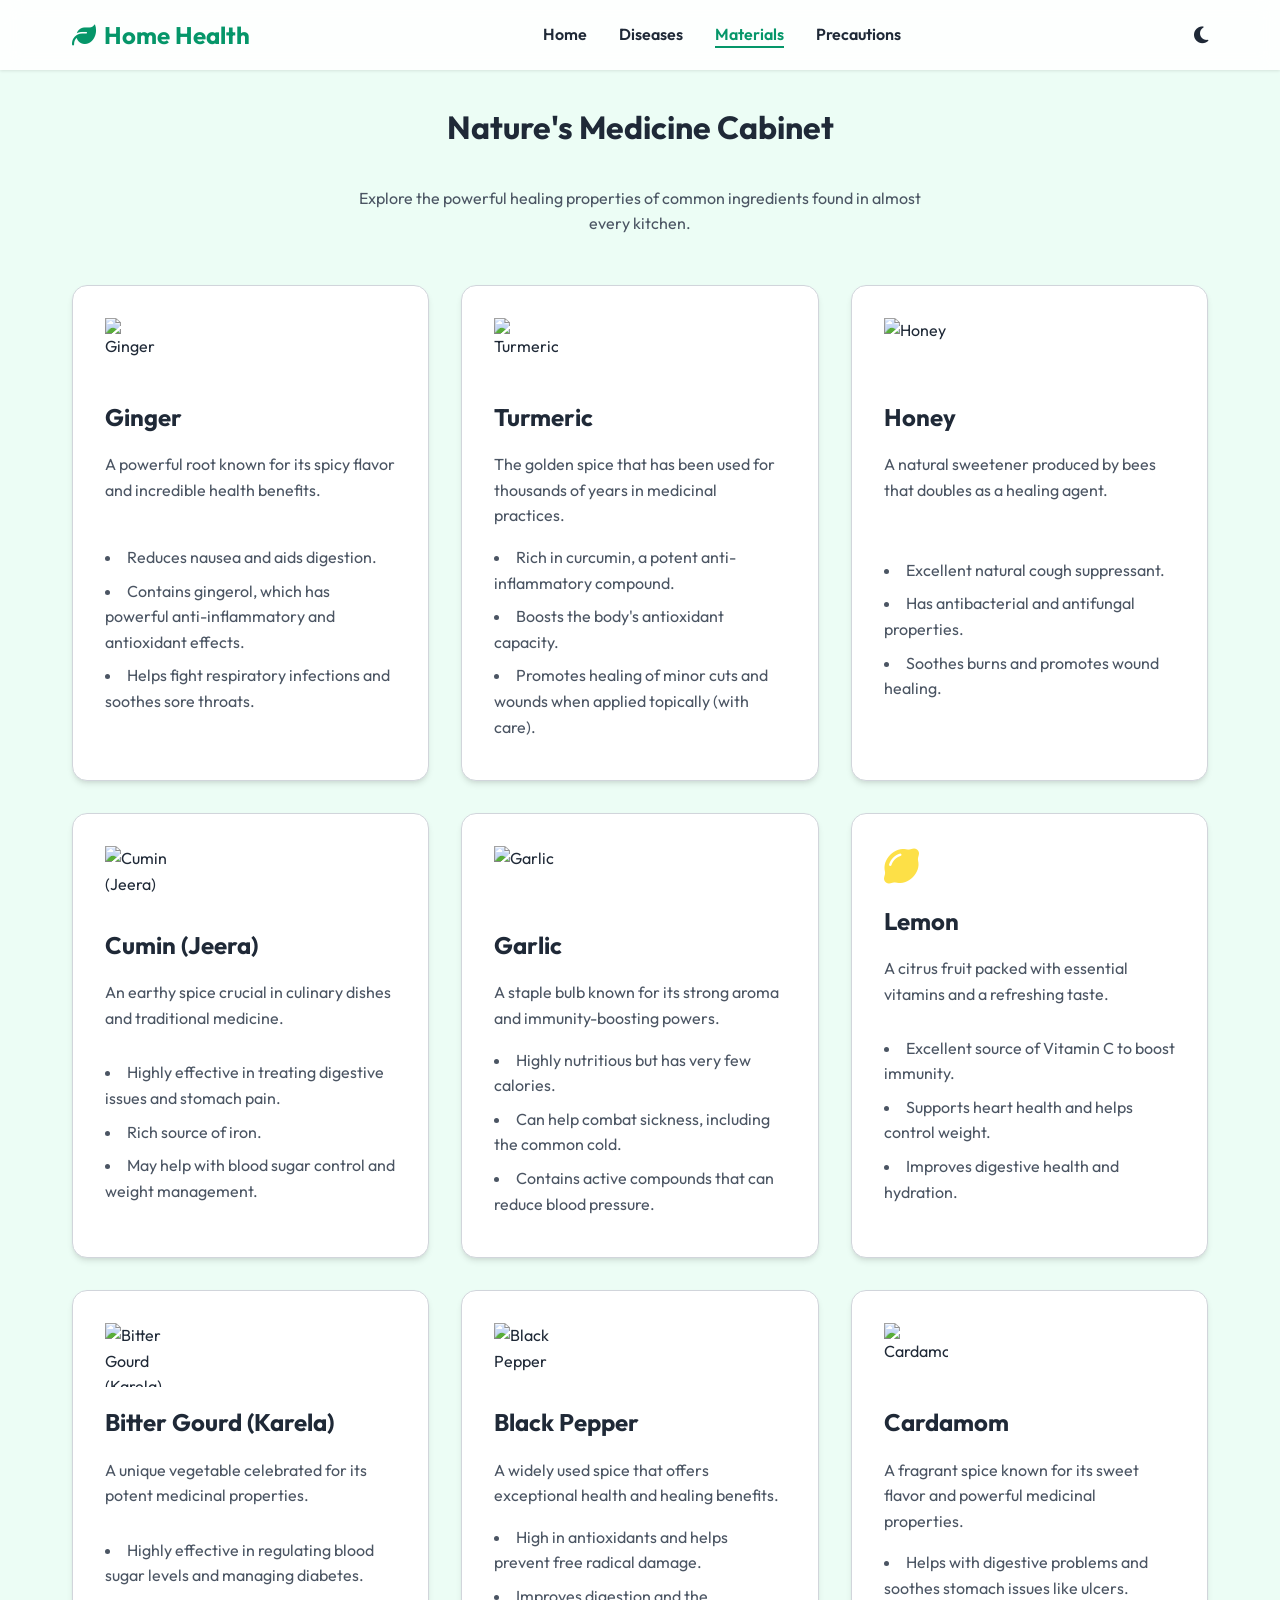
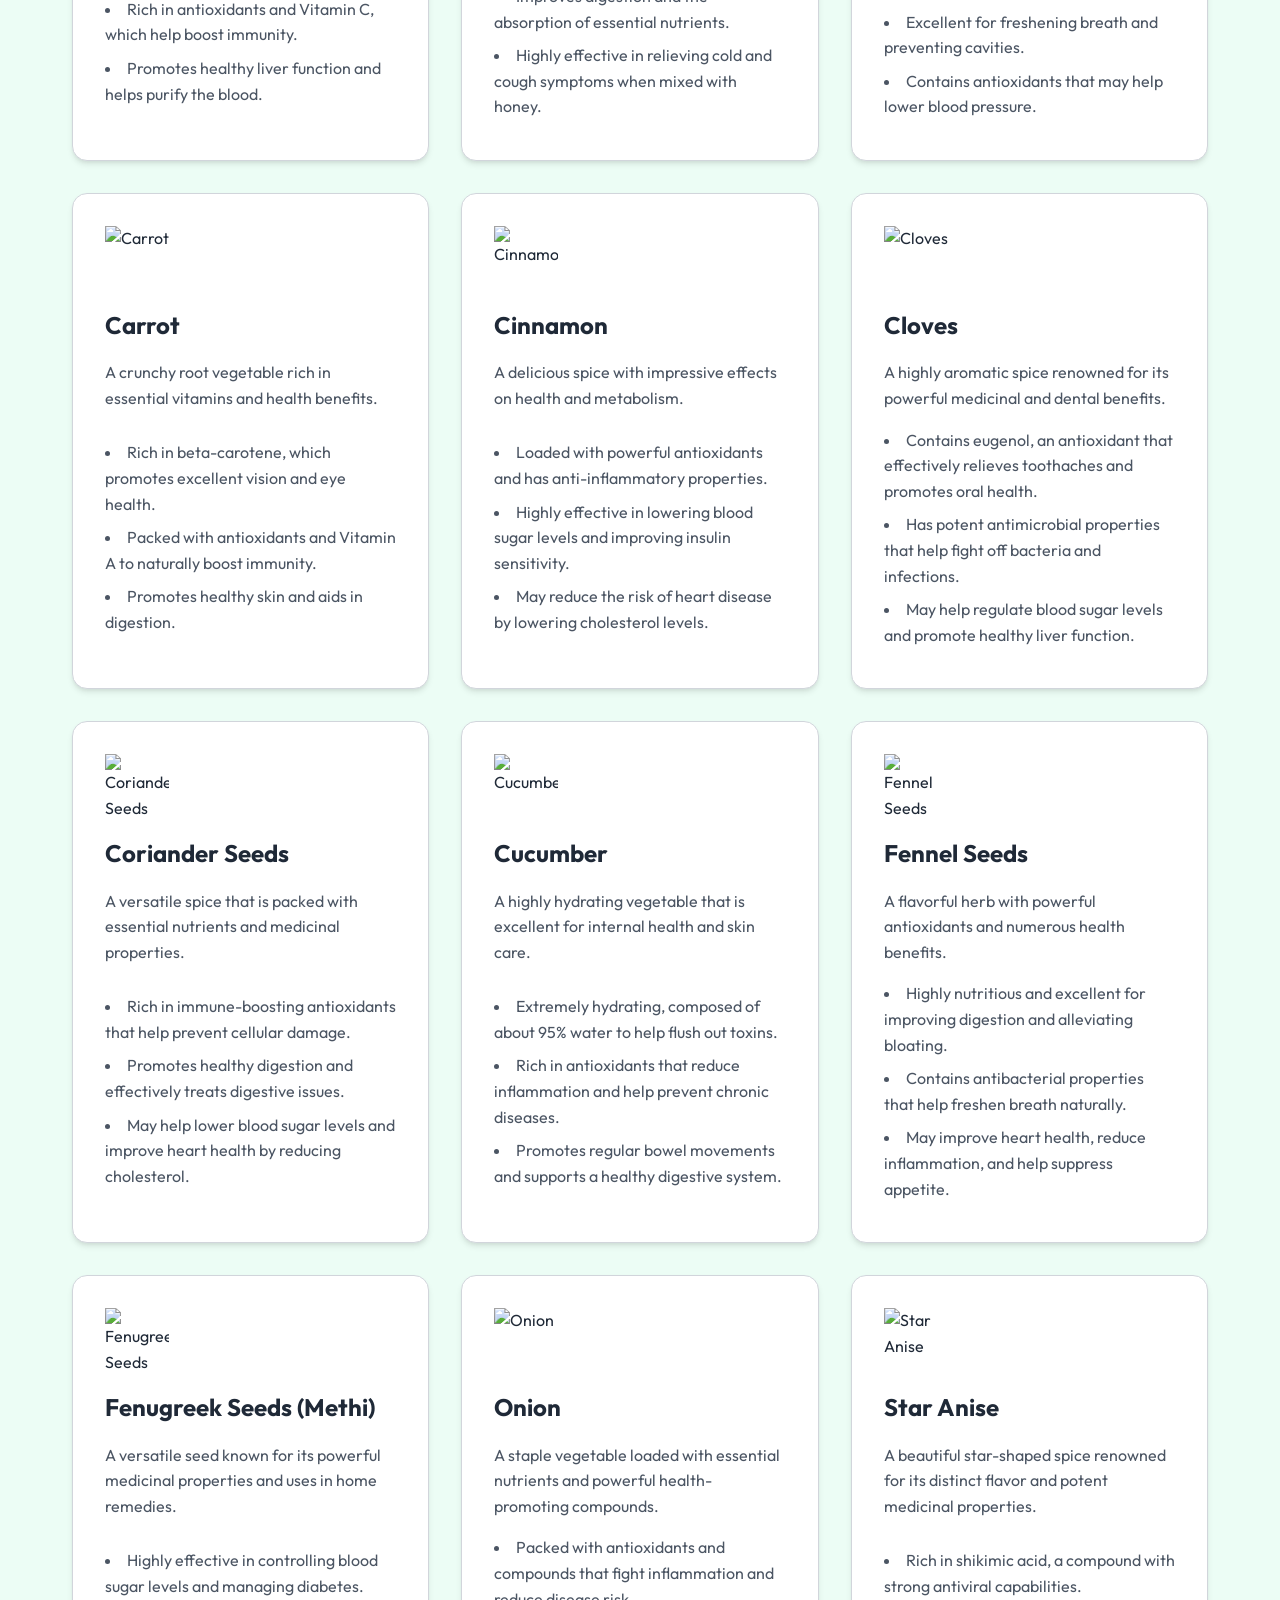
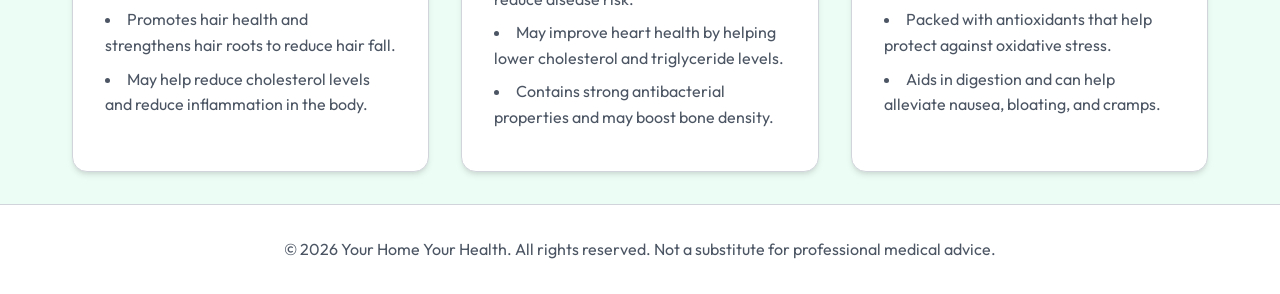
==== materials.html @ cf8a4637 "Add files via upload" ====
<!DOCTYPE html>
<html lang="en">

<head>
    <meta charset="UTF-8">
    <meta name="viewport" content="width=device-width, initial-scale=1.0">
    <title>Healing Materials | Your Home Your Health</title>
    <meta name="description"
        content="Discover the benefits of common household materials like ginger, turmeric, and honey.">
    <link rel="stylesheet" href="style.css">
</head>

<body>

    <header>
        <nav>
            <a href="index.html" class="logo">
                <i class="fa-solid fa-leaf"></i> Home Health
            </a>
            <ul class="nav-links">
                <li><a href="index.html">Home</a></li>
                <li><a href="diseases.html">Diseases</a></li>
                <li><a href="materials.html" class="active">Materials</a></li>
                <li><a href="precautions.html">Precautions</a></li>
            </ul>
            <button class="theme-switch" aria-label="Toggle Dark Mode">
                <i class="fa-solid fa-moon"></i>
            </button>
            <button class="menu-toggle" aria-label="Toggle Mobile Menu">
                <i class="fa-solid fa-bars"></i>
            </button>
        </nav>
    </header>

    <main>
        <h1 class="section-title animate-in">Nature's Medicine Cabinet</h1>
        <p style="text-align: center; max-width: 600px; margin: 0 auto 3rem; color: var(--text-muted);"
            class="animate-in">Explore the powerful healing properties of common ingredients found in almost every
            kitchen.</p>

        <div class="grid animate-in" style="animation-delay: 0.2s;">
            <!-- Ginger -->
            <div class="card">
                <img src="images/ginger.jpg" alt="Ginger" class="card-img">
                <h3>Ginger</h3>
                <p>A powerful root known for its spicy flavor and incredible health benefits.</p>
                <ul>
                    <li>Reduces nausea and aids digestion.</li>
                    <li>Contains gingerol, which has powerful anti-inflammatory and antioxidant effects.</li>
                    <li>Helps fight respiratory infections and soothes sore throats.</li>
                </ul>
            </div>

            <!-- Turmeric -->
            <div class="card">
                <img src="images/turmeric.jpg" alt="Turmeric" class="card-img">
                <h3>Turmeric</h3>
                <p>The golden spice that has been used for thousands of years in medicinal practices.</p>
                <ul>
                    <li>Rich in curcumin, a potent anti-inflammatory compound.</li>
                    <li>Boosts the body's antioxidant capacity.</li>
                    <li>Promotes healing of minor cuts and wounds when applied topically (with care).</li>
                </ul>
            </div>

            <!-- Honey -->
            <div class="card">
                <img src="images/honey.jpg" alt="Honey" class="card-img">
                <h3>Honey</h3>
                <p>A natural sweetener produced by bees that doubles as a healing agent.</p>
                <ul>
                    <li>Excellent natural cough suppressant.</li>
                    <li>Has antibacterial and antifungal properties.</li>
                    <li>Soothes burns and promotes wound healing.</li>
                </ul>
            </div>

            <!-- Cumin (Jeera) -->
            <div class="card">
                <img src="images/cumin.jpg" alt="Cumin (Jeera)" class="card-img">
                <h3>Cumin (Jeera)</h3>
                <p>An earthy spice crucial in culinary dishes and traditional medicine.</p>
                <ul>
                    <li>Highly effective in treating digestive issues and stomach pain.</li>
                    <li>Rich source of iron.</li>
                    <li>May help with blood sugar control and weight management.</li>
                </ul>
            </div>

            <!-- Garlic -->
            <div class="card">
                <img src="images/garlic.jpg" alt="Garlic" class="card-img">
                <h3>Garlic</h3>
                <p>A staple bulb known for its strong aroma and immunity-boosting powers.</p>
                <ul>
                    <li>Highly nutritious but has very few calories.</li>
                    <li>Can help combat sickness, including the common cold.</li>
                    <li>Contains active compounds that can reduce blood pressure.</li>
                </ul>
            </div>

            <!-- Lemon -->
            <div class="card">
                <i class="fa-solid fa-lemon card-icon" style="color: #fde047;"></i>
                <h3>Lemon</h3>
                <p>A citrus fruit packed with essential vitamins and a refreshing taste.</p>
                <ul>
                    <li>Excellent source of Vitamin C to boost immunity.</li>
                    <li>Supports heart health and helps control weight.</li>
                    <li>Improves digestive health and hydration.</li>
                </ul>
            </div>

            <!-- Bitter Gourd (Karela) -->
            <div class="card">
                <img src="images/bittergourd.jpg" alt="Bitter Gourd (Karela)" class="card-img">
                <h3>Bitter Gourd (Karela)</h3>
                <p>A unique vegetable celebrated for its potent medicinal properties.</p>
                <ul>
                    <li>Highly effective in regulating blood sugar levels and managing diabetes.</li>
                    <li>Rich in antioxidants and Vitamin C, which help boost immunity.</li>
                    <li>Promotes healthy liver function and helps purify the blood.</li>
                </ul>
            </div>

            <!-- Black Pepper -->
            <div class="card">
                <img src="images/black_pepper.jpg" alt="Black Pepper" class="card-img">
                <h3>Black Pepper</h3>
                <p>A widely used spice that offers exceptional health and healing benefits.</p>
                <ul>
                    <li>High in antioxidants and helps prevent free radical damage.</li>
                    <li>Improves digestion and the absorption of essential nutrients.</li>
                    <li>Highly effective in relieving cold and cough symptoms when mixed with honey.</li>
                </ul>
            </div>

            <!-- Cardamom -->
            <div class="card">
                <img src="images/cardamom.jpg" alt="Cardamom" class="card-img">
                <h3>Cardamom</h3>
                <p>A fragrant spice known for its sweet flavor and powerful medicinal properties.</p>
                <ul>
                    <li>Helps with digestive problems and soothes stomach issues like ulcers.</li>
                    <li>Excellent for freshening breath and preventing cavities.</li>
                    <li>Contains antioxidants that may help lower blood pressure.</li>
                </ul>
            </div>

            <!-- Carrot -->
            <div class="card">
                <img src="images/carrot.jpg" alt="Carrot" class="card-img">
                <h3>Carrot</h3>
                <p>A crunchy root vegetable rich in essential vitamins and health benefits.</p>
                <ul>
                    <li>Rich in beta-carotene, which promotes excellent vision and eye health.</li>
                    <li>Packed with antioxidants and Vitamin A to naturally boost immunity.</li>
                    <li>Promotes healthy skin and aids in digestion.</li>
                </ul>
            </div>

            <!-- Cinnamon -->
            <div class="card">
                <img src="images/cinnamon.jpg" alt="Cinnamon" class="card-img">
                <h3>Cinnamon</h3>
                <p>A delicious spice with impressive effects on health and metabolism.</p>
                <ul>
                    <li>Loaded with powerful antioxidants and has anti-inflammatory properties.</li>
                    <li>Highly effective in lowering blood sugar levels and improving insulin sensitivity.</li>
                    <li>May reduce the risk of heart disease by lowering cholesterol levels.</li>
                </ul>
            </div>

            <!-- Cloves -->
            <div class="card">
                <img src="images/cloves.jpg" alt="Cloves" class="card-img">
                <h3>Cloves</h3>
                <p>A highly aromatic spice renowned for its powerful medicinal and dental benefits.</p>
                <ul>
                    <li>Contains eugenol, an antioxidant that effectively relieves toothaches and promotes oral health.</li>
                    <li>Has potent antimicrobial properties that help fight off bacteria and infections.</li>
                    <li>May help regulate blood sugar levels and promote healthy liver function.</li>
                </ul>
            </div>

            <!-- Coriander Seeds -->
            <div class="card">
                <img src="images/coriander_seeds.jpg" alt="Coriander Seeds" class="card-img">
                <h3>Coriander Seeds</h3>
                <p>A versatile spice that is packed with essential nutrients and medicinal properties.</p>
                <ul>
                    <li>Rich in immune-boosting antioxidants that help prevent cellular damage.</li>
                    <li>Promotes healthy digestion and effectively treats digestive issues.</li>
                    <li>May help lower blood sugar levels and improve heart health by reducing cholesterol.</li>
                </ul>
            </div>

            <!-- Cucumber -->
            <div class="card">
                <img src="images/cucumber.jpg" alt="Cucumber" class="card-img">
                <h3>Cucumber</h3>
                <p>A highly hydrating vegetable that is excellent for internal health and skin care.</p>
                <ul>
                    <li>Extremely hydrating, composed of about 95% water to help flush out toxins.</li>
                    <li>Rich in antioxidants that reduce inflammation and help prevent chronic diseases.</li>
                    <li>Promotes regular bowel movements and supports a healthy digestive system.</li>
                </ul>
            </div>

            <!-- Fennel Seeds -->
            <div class="card">
                <img src="images/fennel_seeds.jpg" alt="Fennel Seeds" class="card-img">
                <h3>Fennel Seeds</h3>
                <p>A flavorful herb with powerful antioxidants and numerous health benefits.</p>
                <ul>
                    <li>Highly nutritious and excellent for improving digestion and alleviating bloating.</li>
                    <li>Contains antibacterial properties that help freshen breath naturally.</li>
                    <li>May improve heart health, reduce inflammation, and help suppress appetite.</li>
                </ul>
            </div>

            <!-- Fenugreek Seeds (Methi) -->
            <div class="card">
                <img src="images/fenugreek.jpg" alt="Fenugreek Seeds (Methi)" class="card-img">
                <h3>Fenugreek Seeds (Methi)</h3>
                <p>A versatile seed known for its powerful medicinal properties and uses in home remedies.</p>
                <ul>
                    <li>Highly effective in controlling blood sugar levels and managing diabetes.</li>
                    <li>Promotes hair health and strengthens hair roots to reduce hair fall.</li>
                    <li>May help reduce cholesterol levels and reduce inflammation in the body.</li>
                </ul>
            </div>

            <!-- Onion -->
            <div class="card">
                <img src="images/onion.jpg" alt="Onion" class="card-img">
                <h3>Onion</h3>
                <p>A staple vegetable loaded with essential nutrients and powerful health-promoting compounds.</p>
                <ul>
                    <li>Packed with antioxidants and compounds that fight inflammation and reduce disease risk.</li>
                    <li>May improve heart health by helping lower cholesterol and triglyceride levels.</li>
                    <li>Contains strong antibacterial properties and may boost bone density.</li>
                </ul>
            </div>

            <!-- Star Anise -->
            <div class="card">
                <img src="images/star_anise.jpg" alt="Star Anise" class="card-img">
                <h3>Star Anise</h3>
                <p>A beautiful star-shaped spice renowned for its distinct flavor and potent medicinal properties.</p>
                <ul>
                    <li>Rich in shikimic acid, a compound with strong antiviral capabilities.</li>
                    <li>Packed with antioxidants that help protect against oxidative stress.</li>
                    <li>Aids in digestion and can help alleviate nausea, bloating, and cramps.</li>
                </ul>
            </div>
        </div>
    </main>

    <footer>
        <p>&copy; 2026 Your Home Your Health. All rights reserved. Not a substitute for professional medical advice.</p>
    </footer>

    <script src="script.js"></script>
</body>

</html>
---- style.css ----
@import url('https://fonts.googleapis.com/css2?family=Outfit:wght@300;400;600;700&display=swap');
@import url('https://cdnjs.cloudflare.com/ajax/libs/font-awesome/6.4.0/css/all.min.css');

:root {
  /* Light Mode Colors */
  --primary-color: #059669; /* Emerald 600 */
  --primary-hover: #047857; /* Emerald 700 */
  --bg-color: #ecfdf5; /* Emerald 50 */
  --text-main: #1f2937; /* Gray 800 */
  --text-muted: #4b5563; /* Gray 600 */
  --card-bg: #ffffff;
  --border-color: #d1d5db;
  --header-bg: rgba(255, 255, 255, 0.9);
  --shadow: 0 4px 6px -1px rgba(0, 0, 0, 0.1), 0 2px 4px -1px rgba(0, 0, 0, 0.06);
  --shadow-hover: 0 10px 15px -3px rgba(0, 0, 0, 0.1), 0 4px 6px -2px rgba(0, 0, 0, 0.05);
}

[data-theme="dark"] {
  /* Dark Mode Colors */
  --primary-color: #10b981; /* Emerald 500 */
  --primary-hover: #34d399; /* Emerald 400 */
  --bg-color: #111827; /* Gray 900 */
  --text-main: #f9fafb; /* Gray 50 */
  --text-muted: #d1d5db; /* Gray 300 */
  --card-bg: #1f2937; /* Gray 800 */
  --border-color: #374151; /* Gray 700 */
  --header-bg: rgba(31, 41, 55, 0.9);
  --shadow: 0 4px 6px -1px rgba(0, 0, 0, 0.5);
  --shadow-hover: 0 10px 15px -3px rgba(0, 0, 0, 0.7);
}

* {
  margin: 0;
  padding: 0;
  box-sizing: border-box;
  font-family: 'Outfit', sans-serif;
}

body {
  background-color: var(--bg-color);
  color: var(--text-main);
  line-height: 1.6;
  transition: background-color 0.3s ease, color 0.3s ease;
  min-height: 100vh;
  display: flex;
  flex-direction: column;
}

/* Header & Navigation */
header {
  background-color: var(--header-bg);
  backdrop-filter: blur(10px);
  position: sticky;
  top: 0;
  z-index: 1000;
  box-shadow: 0 1px 3px 0 rgba(0, 0, 0, 0.1);
  transition: background-color 0.3s ease;
}

nav {
  max-width: 1200px;
  margin: 0 auto;
  padding: 1rem 2rem;
  display: flex;
  justify-content: space-between;
  align-items: center;
}

.logo {
  font-size: 1.5rem;
  font-weight: 700;
  color: var(--primary-color);
  text-decoration: none;
  display: flex;
  align-items: center;
  gap: 0.5rem;
}

.nav-links {
  display: flex;
  list-style: none;
  gap: 2rem;
  align-items: center;
}

.nav-links a {
  text-decoration: none;
  color: var(--text-main);
  font-weight: 600;
  transition: color 0.2s ease;
  position: relative;
}

.nav-links a::after {
  content: '';
  position: absolute;
  width: 0;
  height: 2px;
  bottom: -4px;
  left: 0;
  background-color: var(--primary-color);
  transition: width 0.3s ease;
}

.nav-links a:hover {
  color: var(--primary-color);
}

.nav-links a:hover::after, .nav-links a.active::after {
  width: 100%;
}

.nav-links a.active {
  color: var(--primary-color);
}

/* Dark Mode Toggle */
.theme-switch {
  background: none;
  border: none;
  color: var(--text-main);
  font-size: 1.2rem;
  cursor: pointer;
  transition: color 0.2s;
}

.theme-switch:hover {
  color: var(--primary-color);
}

/* Mobile Menu Button */
.menu-toggle {
  display: none;
  background: none;
  border: none;
  color: var(--text-main);
  font-size: 1.5rem;
  cursor: pointer;
}

/* Main Content */
main {
  flex: 1;
  max-width: 1200px;
  margin: 0 auto;
  padding: 2rem;
  width: 100%;
}

/* Hero Section */
.hero {
  text-align: center;
  padding: 4rem 1rem;
  background-image: linear-gradient(rgba(0, 0, 0, 0.6), rgba(0, 0, 0, 0.6)), url('images/hero.jpg');
  background-size: cover;
  background-position: center;
  background-attachment: fixed;
  display: flex;
  flex-direction: column;
  justify-content: center;
  align-items: center;
  min-height: 100vh;
  width: 100%;
  margin-top: -72px; /* Offset for header height assuming it's around 72px */
  padding-top: 72px;
}

.hero h1 {
  font-size: 4rem;
  margin-bottom: 1rem;
  color: #ffffff;
  text-shadow: 2px 2px 4px rgba(0,0,0,0.5);
}

.hero p {
  font-size: 1.5rem;
  color: #e5e7eb;
  max-width: 800px;
  margin: 0 auto 2rem;
  text-shadow: 1px 1px 2px rgba(0,0,0,0.5);
}

.btn {
  display: inline-block;
  padding: 0.8rem 1.5rem;
  background-color: var(--primary-color);
  color: white;
  text-decoration: none;
  border-radius: 30px;
  font-weight: 600;
  transition: background-color 0.3s, transform 0.2s;
  border: none;
  cursor: pointer;
}

.btn:hover {
  background-color: var(--primary-hover);
  transform: translateY(-2px);
}

/* Features/Cards */
.section-title {
  text-align: center;
  font-size: 2rem;
  margin-bottom: 2rem;
  color: var(--text-main);
}

.grid {
  display: grid;
  grid-template-columns: repeat(auto-fit, minmax(300px, 1fr));
  gap: 2rem;
}

.card {
  background-color: var(--card-bg);
  border-radius: 15px;
  padding: 2rem;
  box-shadow: var(--shadow);
  transition: transform 0.3s ease, box-shadow 0.3s ease;
  border: 1px solid var(--border-color);
  display: flex;
  flex-direction: column;
}

.card:hover {
  transform: translateY(-5px);
  box-shadow: var(--shadow-hover);
}

.card-icon {
  font-size: 2.5rem;
  color: var(--primary-color);
  margin-bottom: 1rem;
}

.card-img {
  width: 64px;
  height: 64px;
  object-fit: contain;
  margin-bottom: 1rem;
}

.card h3 {
  font-size: 1.5rem;
  margin-bottom: 1rem;
  color: var(--text-main);
}

.card p, .card ul {
  color: var(--text-muted);
  flex-grow: 1;
}

.card ul {
  list-style-position: inside;
  margin-top: 1rem;
}

.card ul li {
  margin-bottom: 0.5rem;
}

/* Search Bar */
.search-container {
  max-width: 500px;
  margin: 0 auto 3rem;
  position: relative;
}

.search-container input {
  width: 100%;
  padding: 1rem 1rem 1rem 3rem;
  border-radius: 30px;
  border: 2px solid var(--border-color);
  background-color: var(--card-bg);
  color: var(--text-main);
  font-size: 1rem;
  outline: none;
  transition: border-color 0.3s;
}

.search-container input:focus {
  border-color: var(--primary-color);
}

.search-container i {
  position: absolute;
  left: 1.2rem;
  top: 50%;
  transform: translateY(-50%);
  color: var(--text-muted);
}

/* Contact Form */
.contact-form {
  max-width: 600px;
  margin: 0 auto;
  background-color: var(--card-bg);
  padding: 2rem;
  border-radius: 15px;
  box-shadow: var(--shadow);
  border: 1px solid var(--border-color);
}

.form-group {
  margin-bottom: 1.5rem;
}

.form-group label {
  display: block;
  margin-bottom: 0.5rem;
  font-weight: 600;
}

.form-group input, .form-group textarea {
  width: 100%;
  padding: 0.8rem;
  border-radius: 8px;
  border: 1px solid var(--border-color);
  background-color: var(--bg-color);
  color: var(--text-main);
  font-family: 'Outfit', sans-serif;
}

.form-group input:focus, .form-group textarea:focus {
  outline: none;
  border-color: var(--primary-color);
}

/* Precautions List */
.precautions-list {
  list-style: none;
  max-width: 800px;
  margin: 0 auto;
}

.precautions-list li {
  background-color: var(--card-bg);
  margin-bottom: 1rem;
  padding: 1.5rem;
  border-radius: 10px;
  box-shadow: var(--shadow);
  display: flex;
  align-items: center;
  gap: 1rem;
  border-left: 4px solid #ef4444; /* Red warning border */
}

.precautions-list li i {
  color: #ef4444;
  font-size: 1.5rem;
}

/* Footer */
footer {
  background-color: var(--card-bg);
  text-align: center;
  padding: 2rem;
  margin-top: auto;
  border-top: 1px solid var(--border-color);
}

footer p {
  color: var(--text-muted);
}

/* Animations */
@keyframes fadeIn {
  from { opacity: 0; transform: translateY(20px); }
  to { opacity: 1; transform: translateY(0); }
}

.animate-in {
  animation: fadeIn 0.6s ease-out forwards;
}

/* Responsive Design */
@media (max-width: 768px) {
  .menu-toggle {
    display: block;
  }

  .nav-links {
    display: none;
    flex-direction: column;
    width: 100%;
    position: absolute;
    top: 100%;
    left: 0;
    background-color: var(--header-bg);
    padding: 1rem 0;
    box-shadow: 0 4px 6px -1px rgba(0, 0, 0, 0.1);
  }

  .nav-links.active {
    display: flex;
  }

  .hero h1 {
    font-size: 2rem;
  }
}
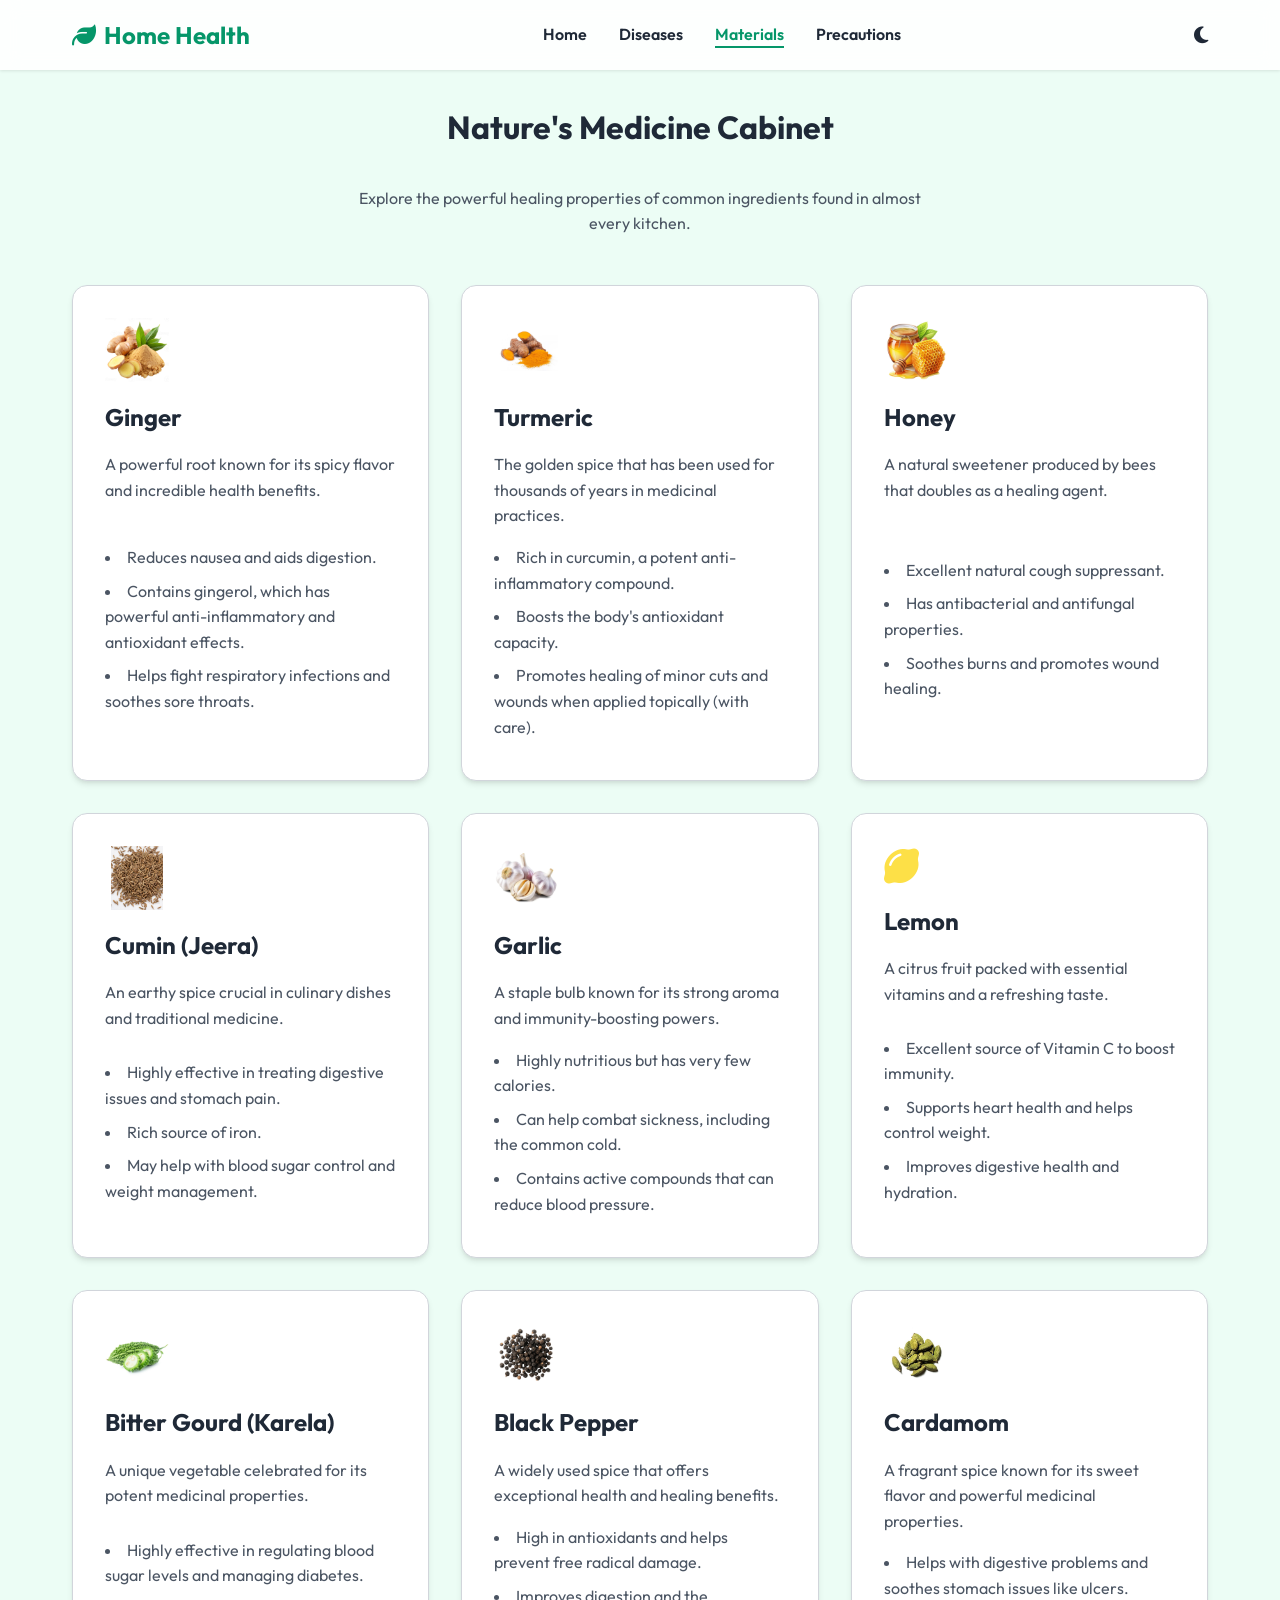
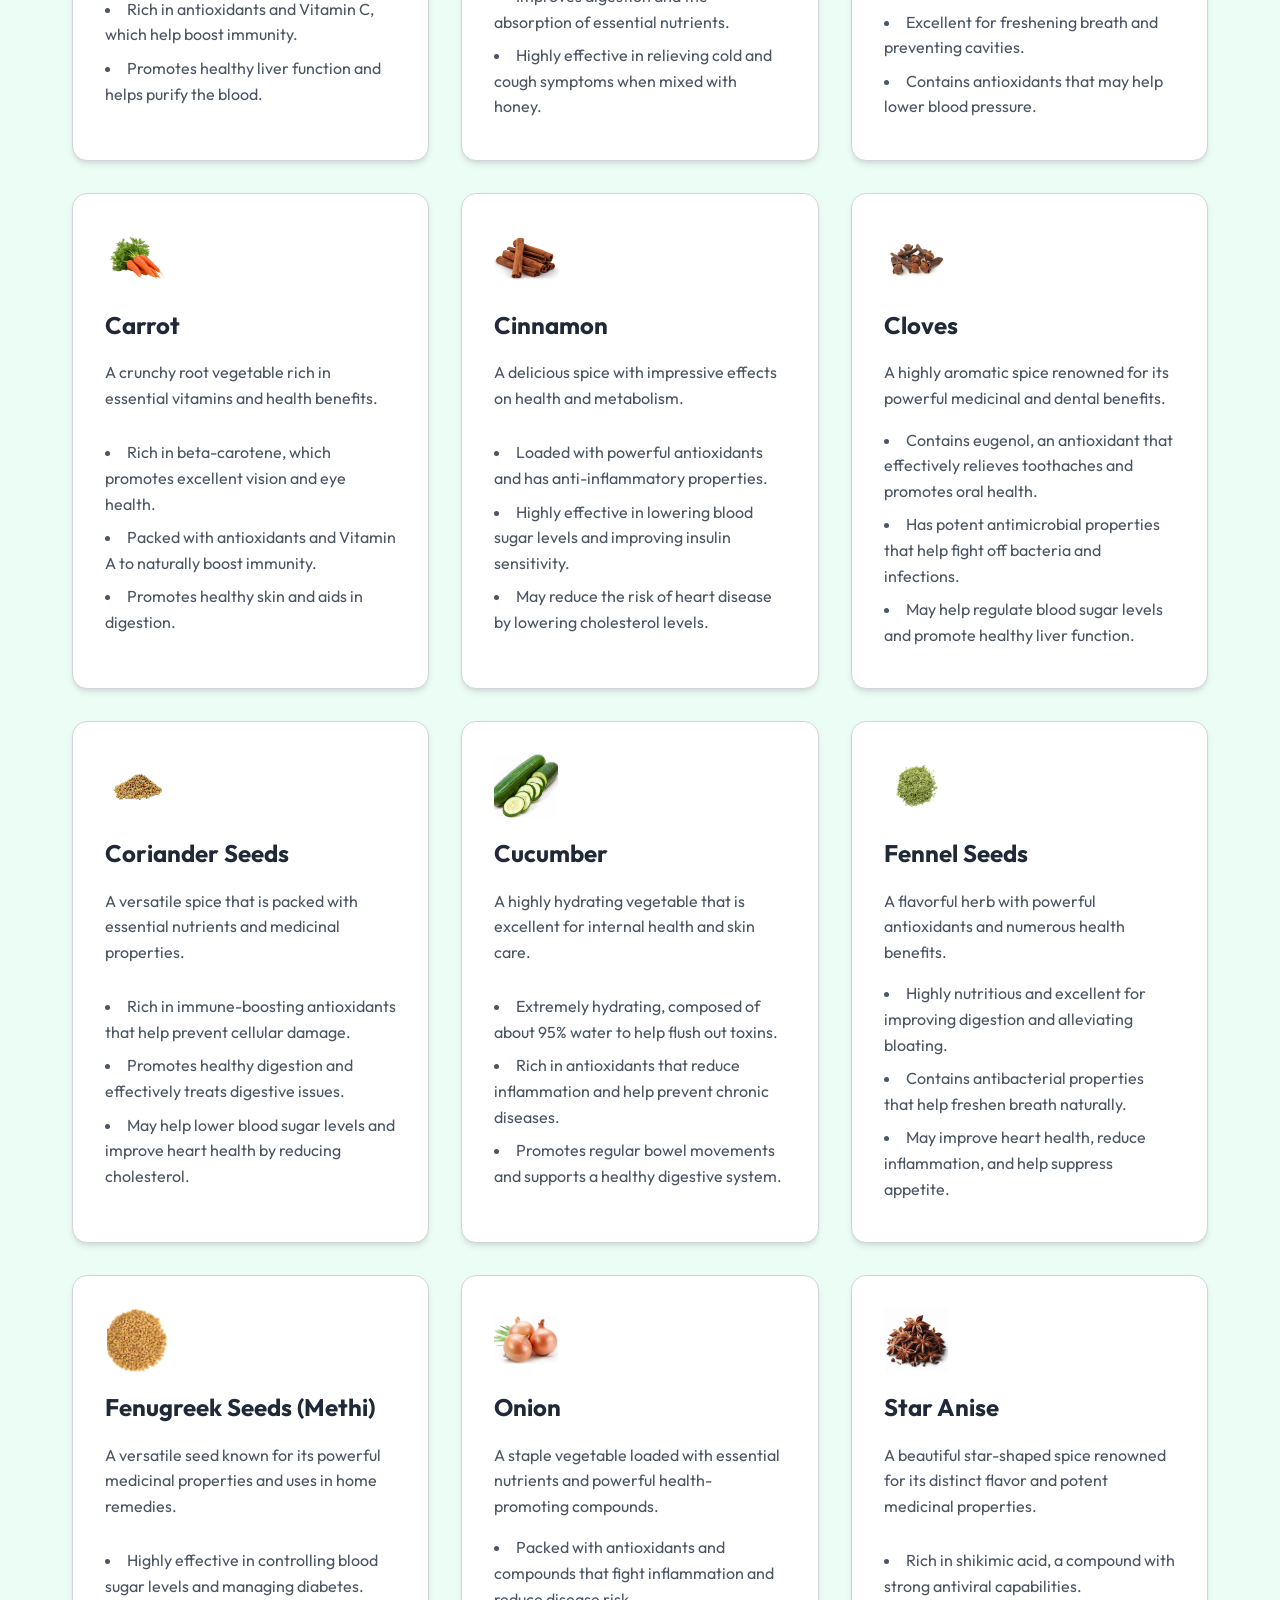
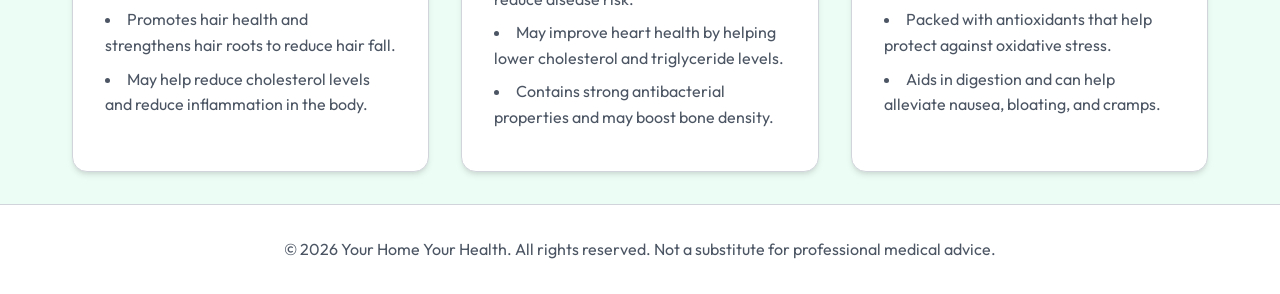
==== commit 73a6b350: "Update materials.html" ====
--- a/materials.html
+++ b/materials.html
@@ -41,7 +41,7 @@
         <div class="grid animate-in" style="animation-delay: 0.2s;">
             <!-- Ginger -->
             <div class="card">
-                <img src="images/ginger.jpg" alt="Ginger" class="card-img">
+                <img src="ginger.jpg" alt="Ginger" class="card-img">
                 <h3>Ginger</h3>
                 <p>A powerful root known for its spicy flavor and incredible health benefits.</p>
                 <ul>
@@ -53,7 +53,7 @@
 
             <!-- Turmeric -->
             <div class="card">
-                <img src="images/turmeric.jpg" alt="Turmeric" class="card-img">
+                <img src="turmeric.jpg" alt="Turmeric" class="card-img">
                 <h3>Turmeric</h3>
                 <p>The golden spice that has been used for thousands of years in medicinal practices.</p>
                 <ul>
@@ -65,7 +65,7 @@
 
             <!-- Honey -->
             <div class="card">
-                <img src="images/honey.jpg" alt="Honey" class="card-img">
+                <img src="honey.jpg" alt="Honey" class="card-img">
                 <h3>Honey</h3>
                 <p>A natural sweetener produced by bees that doubles as a healing agent.</p>
                 <ul>
@@ -77,7 +77,7 @@
 
             <!-- Cumin (Jeera) -->
             <div class="card">
-                <img src="images/cumin.jpg" alt="Cumin (Jeera)" class="card-img">
+                <img src="cumin.jpg" alt="Cumin (Jeera)" class="card-img">
                 <h3>Cumin (Jeera)</h3>
                 <p>An earthy spice crucial in culinary dishes and traditional medicine.</p>
                 <ul>
@@ -89,7 +89,7 @@
 
             <!-- Garlic -->
             <div class="card">
-                <img src="images/garlic.jpg" alt="Garlic" class="card-img">
+                <img src="garlic.jpg" alt="Garlic" class="card-img">
                 <h3>Garlic</h3>
                 <p>A staple bulb known for its strong aroma and immunity-boosting powers.</p>
                 <ul>
@@ -113,7 +113,7 @@
 
             <!-- Bitter Gourd (Karela) -->
             <div class="card">
-                <img src="images/bittergourd.jpg" alt="Bitter Gourd (Karela)" class="card-img">
+                <img src="bittergourd.jpg" alt="Bitter Gourd (Karela)" class="card-img">
                 <h3>Bitter Gourd (Karela)</h3>
                 <p>A unique vegetable celebrated for its potent medicinal properties.</p>
                 <ul>
@@ -125,7 +125,7 @@
 
             <!-- Black Pepper -->
             <div class="card">
-                <img src="images/black_pepper.jpg" alt="Black Pepper" class="card-img">
+                <img src="black_pepper.jpg" alt="Black Pepper" class="card-img">
                 <h3>Black Pepper</h3>
                 <p>A widely used spice that offers exceptional health and healing benefits.</p>
                 <ul>
@@ -137,7 +137,7 @@
 
             <!-- Cardamom -->
             <div class="card">
-                <img src="images/cardamom.jpg" alt="Cardamom" class="card-img">
+                <img src="cardamom.jpg" alt="Cardamom" class="card-img">
                 <h3>Cardamom</h3>
                 <p>A fragrant spice known for its sweet flavor and powerful medicinal properties.</p>
                 <ul>
@@ -149,7 +149,7 @@
 
             <!-- Carrot -->
             <div class="card">
-                <img src="images/carrot.jpg" alt="Carrot" class="card-img">
+                <img src="carrot.jpg" alt="Carrot" class="card-img">
                 <h3>Carrot</h3>
                 <p>A crunchy root vegetable rich in essential vitamins and health benefits.</p>
                 <ul>
@@ -161,7 +161,7 @@
 
             <!-- Cinnamon -->
             <div class="card">
-                <img src="images/cinnamon.jpg" alt="Cinnamon" class="card-img">
+                <img src="cinnamon.jpg" alt="Cinnamon" class="card-img">
                 <h3>Cinnamon</h3>
                 <p>A delicious spice with impressive effects on health and metabolism.</p>
                 <ul>
@@ -173,7 +173,7 @@
 
             <!-- Cloves -->
             <div class="card">
-                <img src="images/cloves.jpg" alt="Cloves" class="card-img">
+                <img src="cloves.jpg" alt="Cloves" class="card-img">
                 <h3>Cloves</h3>
                 <p>A highly aromatic spice renowned for its powerful medicinal and dental benefits.</p>
                 <ul>
@@ -185,7 +185,7 @@
 
             <!-- Coriander Seeds -->
             <div class="card">
-                <img src="images/coriander_seeds.jpg" alt="Coriander Seeds" class="card-img">
+                <img src="coriander_seeds.jpg" alt="Coriander Seeds" class="card-img">
                 <h3>Coriander Seeds</h3>
                 <p>A versatile spice that is packed with essential nutrients and medicinal properties.</p>
                 <ul>
@@ -197,7 +197,7 @@
 
             <!-- Cucumber -->
             <div class="card">
-                <img src="images/cucumber.jpg" alt="Cucumber" class="card-img">
+                <img src="cucumber.jpg" alt="Cucumber" class="card-img">
                 <h3>Cucumber</h3>
                 <p>A highly hydrating vegetable that is excellent for internal health and skin care.</p>
                 <ul>
@@ -209,7 +209,7 @@
 
             <!-- Fennel Seeds -->
             <div class="card">
-                <img src="images/fennel_seeds.jpg" alt="Fennel Seeds" class="card-img">
+                <img src="fennel_seeds.jpg" alt="Fennel Seeds" class="card-img">
                 <h3>Fennel Seeds</h3>
                 <p>A flavorful herb with powerful antioxidants and numerous health benefits.</p>
                 <ul>
@@ -221,7 +221,7 @@
 
             <!-- Fenugreek Seeds (Methi) -->
             <div class="card">
-                <img src="images/fenugreek.jpg" alt="Fenugreek Seeds (Methi)" class="card-img">
+                <img src="fenugreek.jpg" alt="Fenugreek Seeds (Methi)" class="card-img">
                 <h3>Fenugreek Seeds (Methi)</h3>
                 <p>A versatile seed known for its powerful medicinal properties and uses in home remedies.</p>
                 <ul>
@@ -233,7 +233,7 @@
 
             <!-- Onion -->
             <div class="card">
-                <img src="images/onion.jpg" alt="Onion" class="card-img">
+                <img src="onion.jpg" alt="Onion" class="card-img">
                 <h3>Onion</h3>
                 <p>A staple vegetable loaded with essential nutrients and powerful health-promoting compounds.</p>
                 <ul>
@@ -245,7 +245,7 @@
 
             <!-- Star Anise -->
             <div class="card">
-                <img src="images/star_anise.jpg" alt="Star Anise" class="card-img">
+                <img src="star_anise.jpg" alt="Star Anise" class="card-img">
                 <h3>Star Anise</h3>
                 <p>A beautiful star-shaped spice renowned for its distinct flavor and potent medicinal properties.</p>
                 <ul>
@@ -264,4 +264,4 @@
     <script src="script.js"></script>
 </body>
 
-</html>+</html>
